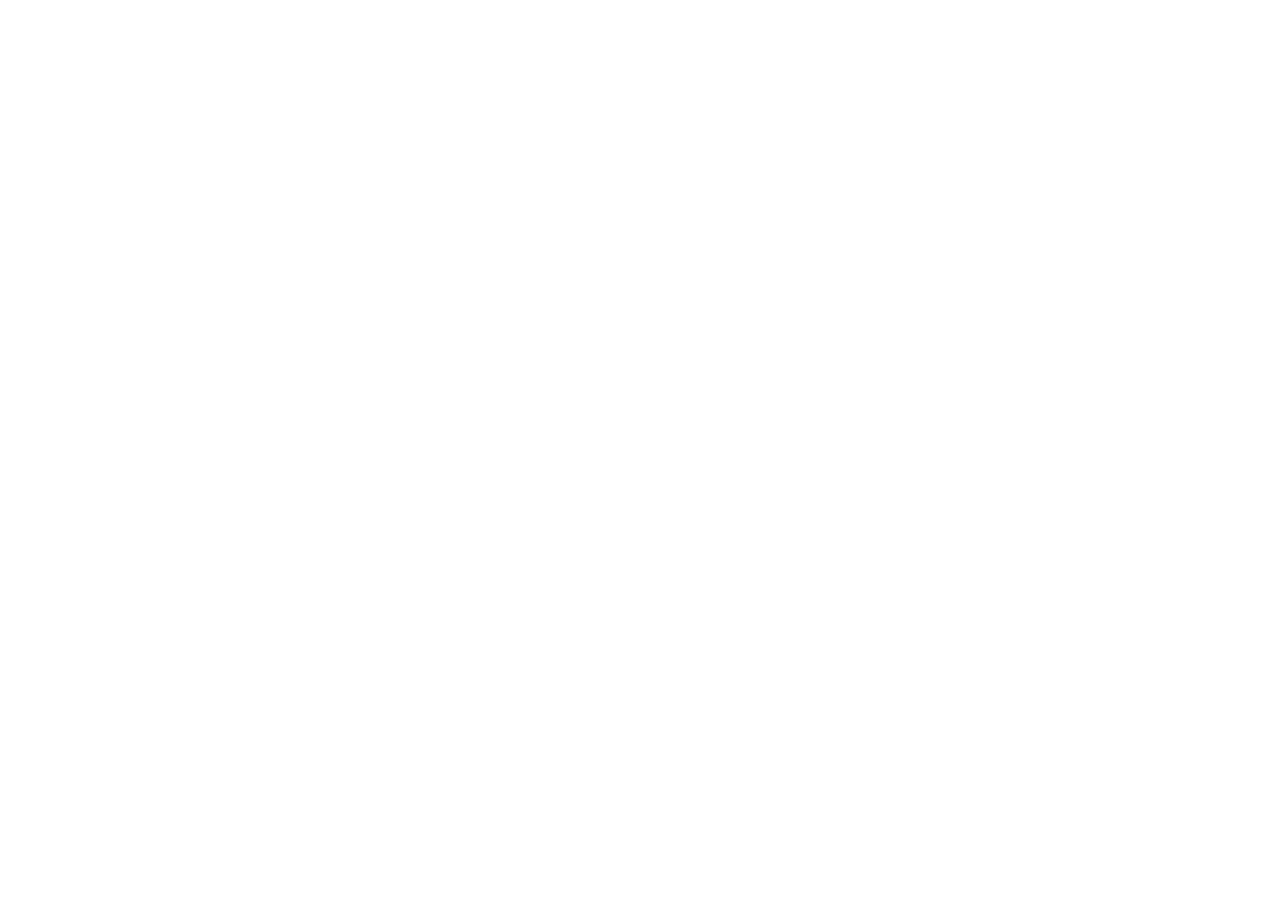
==== EUROSKILLS 2025 web/index.html @ 12711295 "Add files via upload" ====
<!DOCTYPE html>
<html lang="en">
    <head>
        <meta charset="UTF-8">
        <meta name="viewport" content="width=device-width, initial-scale=1.0">
        <title>DineEase</title>
        <link rel="stylesheet" href="https://cdnjs.cloudflare.com/ajax/libs/bootstrap/5.3.3/css/bootstrap.min.css" integrity="sha512-jnSuA4Ss2PkkikSOLtYs8BlYIeeIK1h99ty4YfvRPAlzr377vr3CXDb7sb7eEEBYjDtcYj+AjBH3FLv5uSJuXg==" crossorigin="anonymous" referrerpolicy="no-referrer" />
        <script src="https://cdnjs.cloudflare.com/ajax/libs/bootstrap/5.3.3/js/bootstrap.bundle.min.js" integrity="sha512-7Pi/otdlbbCR+LnW+F7PwFcSDJOuUJB3OxtEHbg4vSMvzvJjde4Po1v4BR9Gdc9aXNUNFVUY+SK51wWT8WF0Gg==" crossorigin="anonymous" referrerpolicy="no-referrer"></script>
    </head>
    <body>
        <div class="container" id="sheet">
            <header>
                <nav></nav>
            </header>
            <main>
                <div id="top3"></div>
                <div id="velemeny"></div>
                <div id="keresosav"></div>
            </main>
            <footer></footer>
        </div>
    </body>
</html>
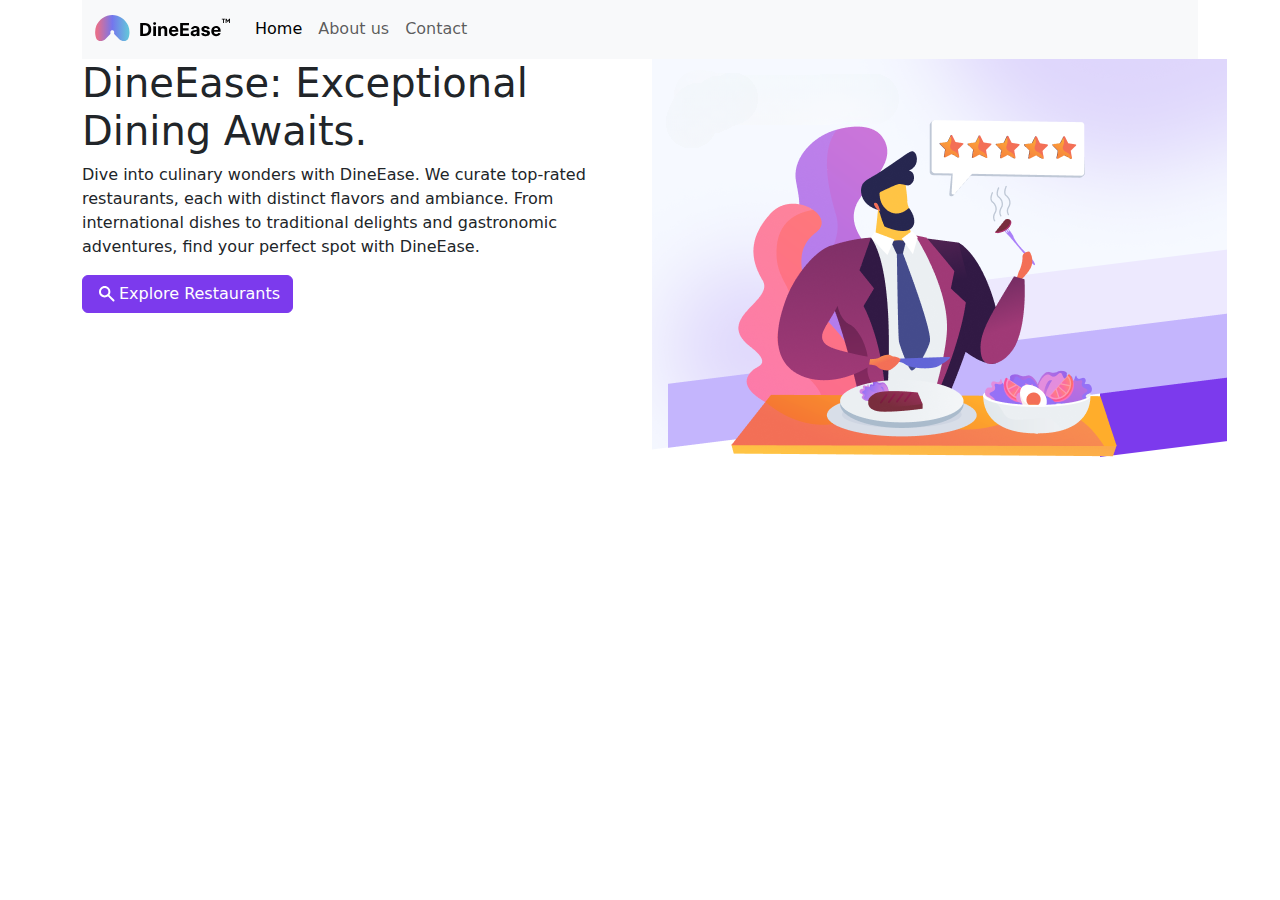
==== commit 749e3e88: "version 2" ====
--- a/EUROSKILLS 2025 web/index.html
+++ b/EUROSKILLS 2025 web/index.html
@@ -3,21 +3,77 @@
     <head>
         <meta charset="UTF-8">
         <meta name="viewport" content="width=device-width, initial-scale=1.0">
-        <title>DineEase</title>
-        <link rel="stylesheet" href="https://cdnjs.cloudflare.com/ajax/libs/bootstrap/5.3.3/css/bootstrap.min.css" integrity="sha512-jnSuA4Ss2PkkikSOLtYs8BlYIeeIK1h99ty4YfvRPAlzr377vr3CXDb7sb7eEEBYjDtcYj+AjBH3FLv5uSJuXg==" crossorigin="anonymous" referrerpolicy="no-referrer" />
-        <script src="https://cdnjs.cloudflare.com/ajax/libs/bootstrap/5.3.3/js/bootstrap.bundle.min.js" integrity="sha512-7Pi/otdlbbCR+LnW+F7PwFcSDJOuUJB3OxtEHbg4vSMvzvJjde4Po1v4BR9Gdc9aXNUNFVUY+SK51wWT8WF0Gg==" crossorigin="anonymous" referrerpolicy="no-referrer"></script>
+        <title>DineEase Showcase Website - About Us</title>
+        <link rel="stylesheet"
+            href="https://cdnjs.cloudflare.com/ajax/libs/bootstrap/5.3.3/css/bootstrap.min.css"
+            integrity="sha512-jnSuA4Ss2PkkikSOLtYs8BlYIeeIK1h99ty4YfvRPAlzr377vr3CXDb7sb7eEEBYjDtcYj+AjBH3FLv5uSJuXg=="
+            crossorigin="anonymous" referrerpolicy="no-referrer" />
+        <script
+            src="https://cdnjs.cloudflare.com/ajax/libs/bootstrap/5.3.3/js/bootstrap.bundle.min.js"
+            integrity="sha512-7Pi/otdlbbCR+LnW+F7PwFcSDJOuUJB3OxtEHbg4vSMvzvJjde4Po1v4BR9Gdc9aXNUNFVUY+SK51wWT8WF0Gg=="
+            crossorigin="anonymous" referrerpolicy="no-referrer"></script>
+        <link rel="stylesheet" href="dineease.css">
+        <script src="dineease.js"></script>
     </head>
     <body>
         <div class="container" id="sheet">
             <header>
-                <nav></nav>
-            </header>
-            <main>
-                <div id="top3"></div>
-                <div id="velemeny"></div>
-                <div id="keresosav"></div>
-            </main>
-            <footer></footer>
-        </div>
-    </body>
-</html>+                <nav>
+                    <nav class="navbar navbar-expand-lg bg-body-tertiary">
+                        <div class="container-fluid">
+                            <a class="navbar-brand" href="#"><img
+                                    src="images/Logovector.svg"
+                                    alt="Bootstrap" width="auto"
+                                    height="auto"></a>
+
+                            <button class="navbar-toggler" type="button"
+                                data-bs-toggle="collapse"
+                                data-bs-target="#navbarSupportedContent"
+                                aria-controls="navbarSupportedContent"
+                                aria-expanded="false"
+                                aria-label="Toggle navigation">
+                            </button>
+                            <div class="collapse navbar-collapse"
+                                id="navbarSupportedContent">
+                                <ul class="navbar-nav me-auto mb-2 mb-lg-0">
+                                    <li class="nav-item">
+                                        <a class="nav-link active"
+                                            aria-current="page"
+                                            href="#">Home</a>
+                                    </li>
+                                    <li class="nav-item">
+                                        <a class="nav-link" href="#">About
+                                            us</a>
+                                    </li>
+                                    <li class="nav-item">
+                                        <a class="nav-link" href="#">Contact</a>
+                                    </li>
+                                </div>
+                            </div>
+                        </nav>
+                    </nav>
+                </header>
+                <main>
+                    <div class="row" id="HeroSection">
+                        <div class="col-md-6 col-xs-12">
+                            <h1>DineEase: Exceptional Dining Awaits.</h1>
+                            <p>Dive into culinary wonders with DineEase. We curate
+                            top-rated restaurants, each with distinct flavors
+                            and ambiance. From international dishes to
+                            traditional delights and gastronomic adventures,
+                            find your perfect spot with DineEase.</p>
+                            <button class="btn btn-primary"><img src="images/Search Iconvector.svg">Explore Restaurants</button>
+                        </div>
+                        <div class="col-md-6 col-xs-12">
+                            <img src="images/heroillustration.png"
+                                alt="Hero Section">
+                        </div>
+                    </div>
+                    <div id="top3"></div>
+                    <div id="velemeny"></div>
+                    <div id="keresosav"></div>
+                </main>
+                <footer></footer>
+            </div>
+        </body>
+    </html>--- a/EUROSKILLS 2025 web/dineease.css
+++ b/EUROSKILLS 2025 web/dineease.css
@@ -0,0 +1,8 @@
+:root{
+    --custom-background-color: rgb(124,58,237);
+}
+
+.btn-primary, .btn-primary:hover{
+    background-color: var(--custom-background-color);
+    border-color: var(--custom-background-color);
+}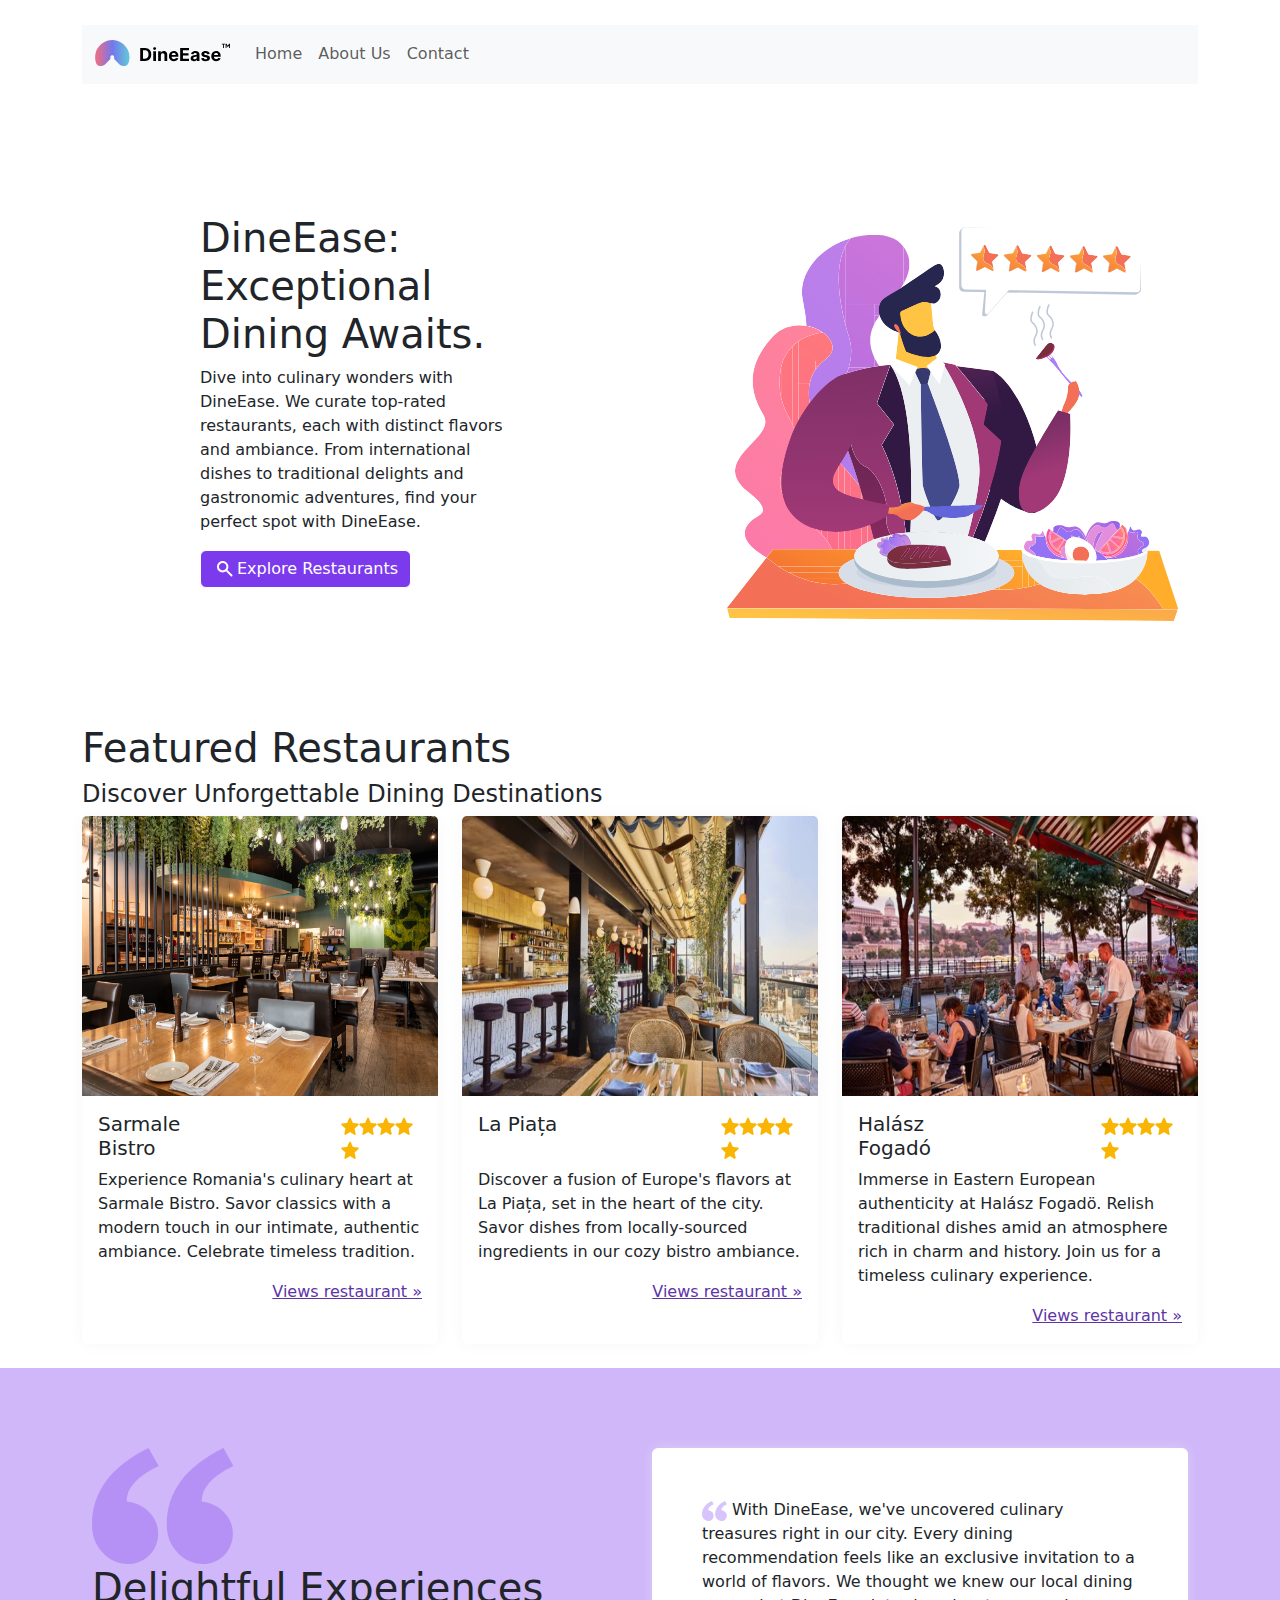
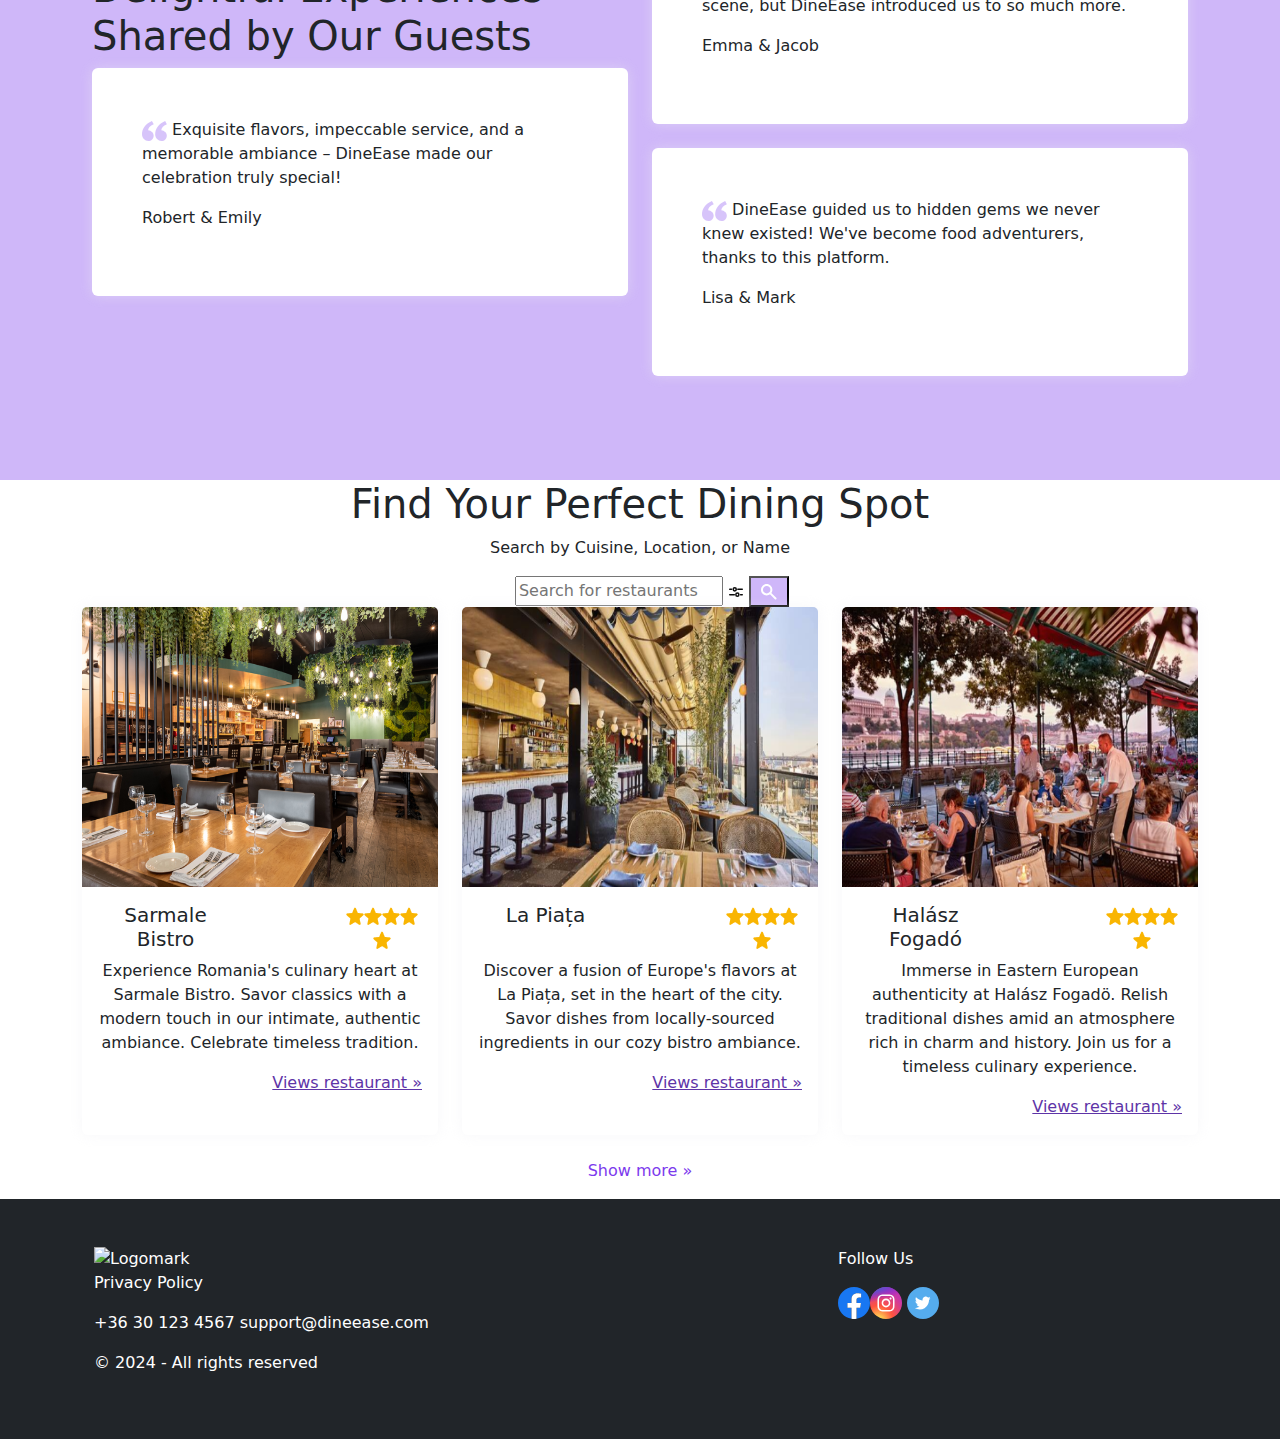
==== commit 2d3ecf4f: "Add files via upload" ====
--- a/EUROSKILLS 2025 web/index.html
+++ b/EUROSKILLS 2025 web/index.html
@@ -1,79 +1,160 @@
 <!DOCTYPE html>
 <html lang="en">
-    <head>
-        <meta charset="UTF-8">
-        <meta name="viewport" content="width=device-width, initial-scale=1.0">
-        <title>DineEase Showcase Website - About Us</title>
-        <link rel="stylesheet"
-            href="https://cdnjs.cloudflare.com/ajax/libs/bootstrap/5.3.3/css/bootstrap.min.css"
-            integrity="sha512-jnSuA4Ss2PkkikSOLtYs8BlYIeeIK1h99ty4YfvRPAlzr377vr3CXDb7sb7eEEBYjDtcYj+AjBH3FLv5uSJuXg=="
-            crossorigin="anonymous" referrerpolicy="no-referrer" />
-        <script
-            src="https://cdnjs.cloudflare.com/ajax/libs/bootstrap/5.3.3/js/bootstrap.bundle.min.js"
-            integrity="sha512-7Pi/otdlbbCR+LnW+F7PwFcSDJOuUJB3OxtEHbg4vSMvzvJjde4Po1v4BR9Gdc9aXNUNFVUY+SK51wWT8WF0Gg=="
-            crossorigin="anonymous" referrerpolicy="no-referrer"></script>
-        <link rel="stylesheet" href="dineease.css">
-        <script src="dineease.js"></script>
-    </head>
-    <body>
-        <div class="container" id="sheet">
-            <header>
-                <nav>
-                    <nav class="navbar navbar-expand-lg bg-body-tertiary">
-                        <div class="container-fluid">
-                            <a class="navbar-brand" href="#"><img
-                                    src="images/Logovector.svg"
-                                    alt="Bootstrap" width="auto"
-                                    height="auto"></a>
 
-                            <button class="navbar-toggler" type="button"
-                                data-bs-toggle="collapse"
-                                data-bs-target="#navbarSupportedContent"
-                                aria-controls="navbarSupportedContent"
-                                aria-expanded="false"
-                                aria-label="Toggle navigation">
-                            </button>
-                            <div class="collapse navbar-collapse"
-                                id="navbarSupportedContent">
-                                <ul class="navbar-nav me-auto mb-2 mb-lg-0">
-                                    <li class="nav-item">
-                                        <a class="nav-link active"
-                                            aria-current="page"
-                                            href="#">Home</a>
-                                    </li>
-                                    <li class="nav-item">
-                                        <a class="nav-link" href="#">About
-                                            us</a>
-                                    </li>
-                                    <li class="nav-item">
-                                        <a class="nav-link" href="#">Contact</a>
-                                    </li>
-                                </div>
-                            </div>
-                        </nav>
-                    </nav>
-                </header>
-                <main>
-                    <div class="row" id="HeroSection">
-                        <div class="col-md-6 col-xs-12">
-                            <h1>DineEase: Exceptional Dining Awaits.</h1>
-                            <p>Dive into culinary wonders with DineEase. We curate
-                            top-rated restaurants, each with distinct flavors
-                            and ambiance. From international dishes to
-                            traditional delights and gastronomic adventures,
-                            find your perfect spot with DineEase.</p>
-                            <button class="btn btn-primary"><img src="images/Search Iconvector.svg">Explore Restaurants</button>
-                        </div>
-                        <div class="col-md-6 col-xs-12">
-                            <img src="images/heroillustration.png"
-                                alt="Hero Section">
-                        </div>
+<head>
+    <meta charset="UTF-8">
+    <meta name="viewport" content="width=device-width, initial-scale=1.0">
+    <title>DineEase Showcase Website - Home Page</title>
+    <!-- bootstrap -->
+    <link rel="stylesheet" href="https://cdnjs.cloudflare.com/ajax/libs/bootstrap/5.3.3/css/bootstrap.min.css"
+        integrity="sha512-jnSuA4Ss2PkkikSOLtYs8BlYIeeIK1h99ty4YfvRPAlzr377vr3CXDb7sb7eEEBYjDtcYj+AjBH3FLv5uSJuXg=="
+        crossorigin="anonymous" referrerpolicy="no-referrer" />
+    <script src="https://cdnjs.cloudflare.com/ajax/libs/bootstrap/5.3.3/js/bootstrap.bundle.min.js"
+        integrity="sha512-7Pi/otdlbbCR+LnW+F7PwFcSDJOuUJB3OxtEHbg4vSMvzvJjde4Po1v4BR9Gdc9aXNUNFVUY+SK51wWT8WF0Gg=="
+        crossorigin="anonymous" referrerpolicy="no-referrer"></script>
+    <!-- saját -->
+    <link rel="stylesheet" href="DineEase.css">
+    <script src="DineEase.js"></script>
+</head>
+
+<body>
+    <div class="container" id="sheet">
+        <header>
+            <nav class="navbar navbar-expand-lg bg-body-tertiary">
+                <div class="container-fluid">
+
+                    <a class="navbar-brand" href="#">
+                        <img src="images/Logovector.svg" alt="logo" width="auto" height="auto">
+                    </a>
+
+                    <button class="navbar-toggler" type="button" data-bs-toggle="collapse"
+                        data-bs-target="#navbarSupportedContent" aria-controls="navbarSupportedContent"
+                        aria-expanded="false" aria-label="Toggle navigation">
+                        <span class="navbar-toggler-icon"></span>
+                    </button>
+                    <div class="collapse navbar-collapse" id="navbarSupportedContent">
+                        <ul class="navbar-nav me-auto mb-2 mb-lg-0">
+                            <li class="nav-item">
+                                <a class="nav-link" href="index.html">Home</a>
+                            </li>
+                            <li class="nav-item">
+                                <a class="nav-link" href="AboutUs.html">About Us</a>
+                            </li>
+                            <li class="nav-item">
+                                <a class="nav-link" href="Contact.html">Contact</a>
+                            </li>
+                        </ul>
                     </div>
-                    <div id="top3"></div>
-                    <div id="velemeny"></div>
-                    <div id="keresosav"></div>
-                </main>
-                <footer></footer>
+                </div>
+            </nav>
+        </header>
+
+        <main>
+            <div class="row" id="HeroSection">
+                <div class="col-md-6 col-xs-12" id="dineease">
+                    <h1>DineEase: Exceptional Dining Awaits.</h1>
+                    <p>Dive into culinary wonders with DineEase. We curate top-rated restaurants, each with distinct
+                        flavors and ambiance. From international dishes to traditional delights and gastronomic
+                        adventures, find your perfect spot with DineEase.</p>
+                    <button class="btn btn-primary"><img src="images/Search Iconvector.svg">Explore Restaurants</button>
+                </div>
+                <div class="col-md-6 col-xs-12">
+                    <img src="images/Hero Illustrationvector.svg" alt="HERO">
+                </div>
             </div>
-        </body>
-    </html>+
+            <div>
+                <h1>Featured Restaurants</h1>
+                <h4>Discover Unforgettable Dining Destinations</h4>
+            </div>
+            <div class="container">
+                <div class="row" id="top3restorants">
+
+                </div>
+            </div>
+            <div class="row" id="top3">
+
+            </div>
+    </div>
+
+    <div id="Testimonials">
+        <div class="container">
+            <div class="row">
+                <div class="col-6">
+                    <img src="images/Quote markvector.svg" alt="quote">
+                    <h1>Delightful Experiences Shared by Our Guests</h1>
+                    <div class="card velemeny">
+                        <p><img src="images/Quote markvector.svg" alt="quote" class="quote">
+                            Exquisite flavors, impeccable service, and a memorable ambiance –
+                            DineEase made our celebration truly special!</p>
+                        <p class="alairas">Robert & Emily</p>
+                    </div>
+                </div>
+
+                <div class="col-6">
+                    <div class="card velemeny">
+                        <p><img src="images/Quote markvector.svg" alt="quote" class="quote">
+                            With DineEase, we've uncovered culinary treasures right in our city. Every dining
+                            recommendation feels like an exclusive invitation to a world of flavors. We thought we knew
+                            our local dining scene, but DineEase introduced us to so much more.</p>
+                        <p class="alairas">Emma & Jacob</p>
+                    </div>
+                    <div class="card velemeny">
+                        <p><img src="images/Quote markvector.svg" alt="quote" class="quote">
+                            DineEase guided us to hidden gems we never knew existed! We've become food
+                            adventurers, thanks to this platform.</p>
+                        <p class="alairas">Lisa & Mark</p>
+                    </div>
+                </div>
+            </div>
+        </div>
+    </div>
+
+    <div class="container">
+        <div id="Restaurantsearch">
+            <h1>Find Your Perfect Dining Spot</h1>
+            <p>Search by Cuisine, Location, or Name</p>
+            <div class="search-container">
+                <form action="/action_page.php">
+                    <img src="images/Search Iconvector.svg" alt="search" class="se"><input type="text"
+                        placeholder="Search for restaurants" name="search">
+                        <a href="Restaurantsearch.html"><img src="images/Filter Iconvector.svg"></a>
+                    <button type="submit" style="background-color: rgb(207,183,249);"><img
+                            src="images/Search Iconvector.svg"></button>
+                </form>
+            </div>
+            <div class="row" id="top4">
+                <h1>Featured Restaurants</h1>
+                <h4>Discover Unforgettable Dining Destinations</h4>
+                <div class="row col-9 p-5 m-5" id="top3restorants">
+
+
+                </div>
+
+            </div>
+            <div class="show">
+                <p>Show more »</p>
+            </div>
+        </div>
+    </div>
+    </main>
+    <footer class="container-fluid bg-dark text-white">
+        <div class="container d-flex justify-content-between row mx-auto py-5">
+            <div class="col-6">
+                <img src="images/logomark.png" alt="Logomark">
+                <p><a href="Privacy.html" class="privacy">Privacy Policy</a></p>
+                <p>+36 30 123 4567 support@dineease.com</p>
+                <p>&COPY; 2024 - All rights reserved</p>
+
+            </div>
+            <div class="col-4">
+                <p>Follow Us</p>
+                <p><img src="images/Facebook Iconvector.svg" alt="Facbook"><img src="images/Instagram Iconvector.svg"
+                        alt="Instagram"> <img src="images/Twitter Iconvector.svg" alt></p>
+            </div>
+        </div>
+    </footer>
+    </div>
+</body>
+
+</html>--- a/EUROSKILLS 2025 web/DineEase.css
+++ b/EUROSKILLS 2025 web/DineEase.css
@@ -0,0 +1,258 @@
+:root{
+    --custom--background-color: rgb(124,58,237);
+    --custom--background-color2: white; 
+}
+
+.btn-primary, .btn-primary:hover{
+    background-color: var(--custom--background-color);
+    border-color: var(--custom--border-color);
+}
+#dineease{
+    padding: 130px;
+}
+h1{
+    font-style: bold;
+}
+#Testimonials{
+    background-color: rgb(207,183,249);
+    padding: 80px;
+}
+.view{
+    color:rgb(94, 52, 167);
+    float: right;
+}
+.cards-text{
+    background-color: rgb(254, 254, 254);
+}
+#Restaurantsearch{
+    text-align: center;
+    
+}
+.se{
+    color: black;
+}
+.show{
+    text-align: center;
+    color: rgb(124, 58, 237);
+}
+.velemeny{
+    background-color: white;
+    padding: 50px;
+}
+
+div .top3card .card-img-top{
+    min-width: 300px;
+    min-height: 280px;
+}
+
+#top3, #top4, #top5{
+    position: relative;
+    width: auto;
+    /* Adj megfelelő szélességet a div-nek */
+    height: auto;
+    /* Adj megfelelő magasságot a div-nek */
+  
+  
+    /* Az alsó bal sarkon lévő kör */
+    &::before {
+      z-index: -5000;
+      content: '';
+      position: absolute;
+      width: var(--circle-diameter);
+      /* Állítsd be a kör szélességét */
+      height: var(--circle-diameter); 
+      /* Állítsd be a kör magasságát */
+      border-radius: 50%;
+      /* Kerekített szélek kialakítása */
+      background-color: var(--background-color-light);
+      /* Válassz egy kör színt */
+      bottom: -50px;
+      left: -20px;
+    }
+  
+    /* A felső jobb sarkon lévő kör */
+    &::after {
+      z-index: -5000;
+      content: '';
+      position: absolute;
+      width: var(--circle-diameter);
+      /* Állítsd be a kör szélességét */
+      height: var(--circle-diameter);
+      /* Állítsd be a kör magasságát */
+      border-radius: 50%;
+      /* Kerekített szélek kialakítása */
+      background-color: var(--background-color-light);
+      /* Válassz egy kör színt */
+      top: 0;
+      right: 0;
+    }
+  
+  
+  }
+  #top3restorants {
+    position: relative;
+    width: 80%;
+    /* Adj megfelelő szélességet a div-nek */
+    height: auto;
+    /* Adj megfelelő magasságot a div-nek */
+  }  
+
+.quote{
+    max-width: 25px;
+}
+
+
+
+/*Contact Us*/
+.information{
+    background-color: var(--custom--background-color);
+    color: white;
+    width: 500px;
+    height: 400px;
+    padding: 30px 50px;
+}
+#message{
+    text-align: right;
+}
+
+.privacy{
+    text-decoration: none;
+    color: white;
+}
+.contactUs{
+    padding: 0px 50px;
+}
+
+
+
+/*About Us*/
+.about{
+    text-align: center;
+}
+.connect{
+    padding: 70px 70px;
+    background-color: rgb(124, 58, 237);
+    color: white;
+
+}
+
+#team{
+    align-items: center;
+}
+
+#szoveg{
+    padding: 30px 245px;
+}
+.btn-secondary, .btn-secondary:hover{
+    background-color: var(--custom--background-color2);
+    color: var(--custom--background-color);
+
+}
+
+.mess{
+    width: 50%;
+}
+
+/*About us horisontal timeline*/
+body{
+    margin-top:25px;
+}
+.hori-timeline .events {
+    border-top: 3px solid #e9ecef;
+}
+.hori-timeline .events .event-list {
+    display: inline-block;        
+    width: 18%;
+    padding-top: 50px;
+    position: relative;
+    text-align: center;
+    margin-right: 0;
+}
+.hori-timeline .events .event-list:before {
+    content: "";
+    position: absolute;
+    height: 36px;
+    border-right: 2px dashed #dee2e6;
+    top: 0;
+}
+
+.hori-timeline .events .event-list .event-date {
+    position: absolute;
+    top: -12px;
+    left: 0;
+    right: 0;
+    width: 75px;
+    margin: 0 auto;
+    border-radius: 4px;
+
+}
+
+.text{
+    color:rgb(124,58,237);
+}
+
+.hori-timeline .events .event-list:nth-child(odd) .event-date {
+    margin-top: -15px;
+}
+.hori-timeline .events .event-list:nth-child(even) .event-date {
+    margin-top: 15px;
+}
+
+.card {
+    border: none;
+    margin-bottom: 24px;
+    -webkit-box-shadow: 0 0 13px 0 rgba(236,236,241,.44);
+    box-shadow: 0 0 13px 0 rgba(236,236,241,.44);
+}
+
+/*.bg-soft-primary {
+    background-color: rgb(124,58,237);
+}*/
+
+
+/*Restaurant Search*/
+.dropdown {
+    float: left;
+    overflow: hidden;
+  }
+  
+  .dropdown .dropbtn {
+    font-size: 16px;  
+    border: none;
+    outline: none;
+    color: white;
+    padding: 14px 16px;
+    background-color: inherit;
+    font-family: inherit;
+    margin: 0;
+  }
+  
+  .dropdown:hover .dropbtn {
+    background-color: red;
+  }
+  
+  .dropdown-content {
+    display: none;
+    position: absolute;
+    background-color: #f9f9f9;
+    min-width: 160px;
+    box-shadow: 0px 8px 16px 0px rgba(0,0,0,0.2);
+    z-index: 1;
+  }
+  
+  .dropdown-content a {
+    float: none;
+    color: black;
+    padding: 12px 16px;
+    text-decoration: none;
+    display: block;
+    text-align: left;
+  }
+  
+  .dropdown-content a:hover {
+    background-color: #ddd;
+  }
+  
+  .dropdown:hover .dropdown-content {
+    display: block;
+  }